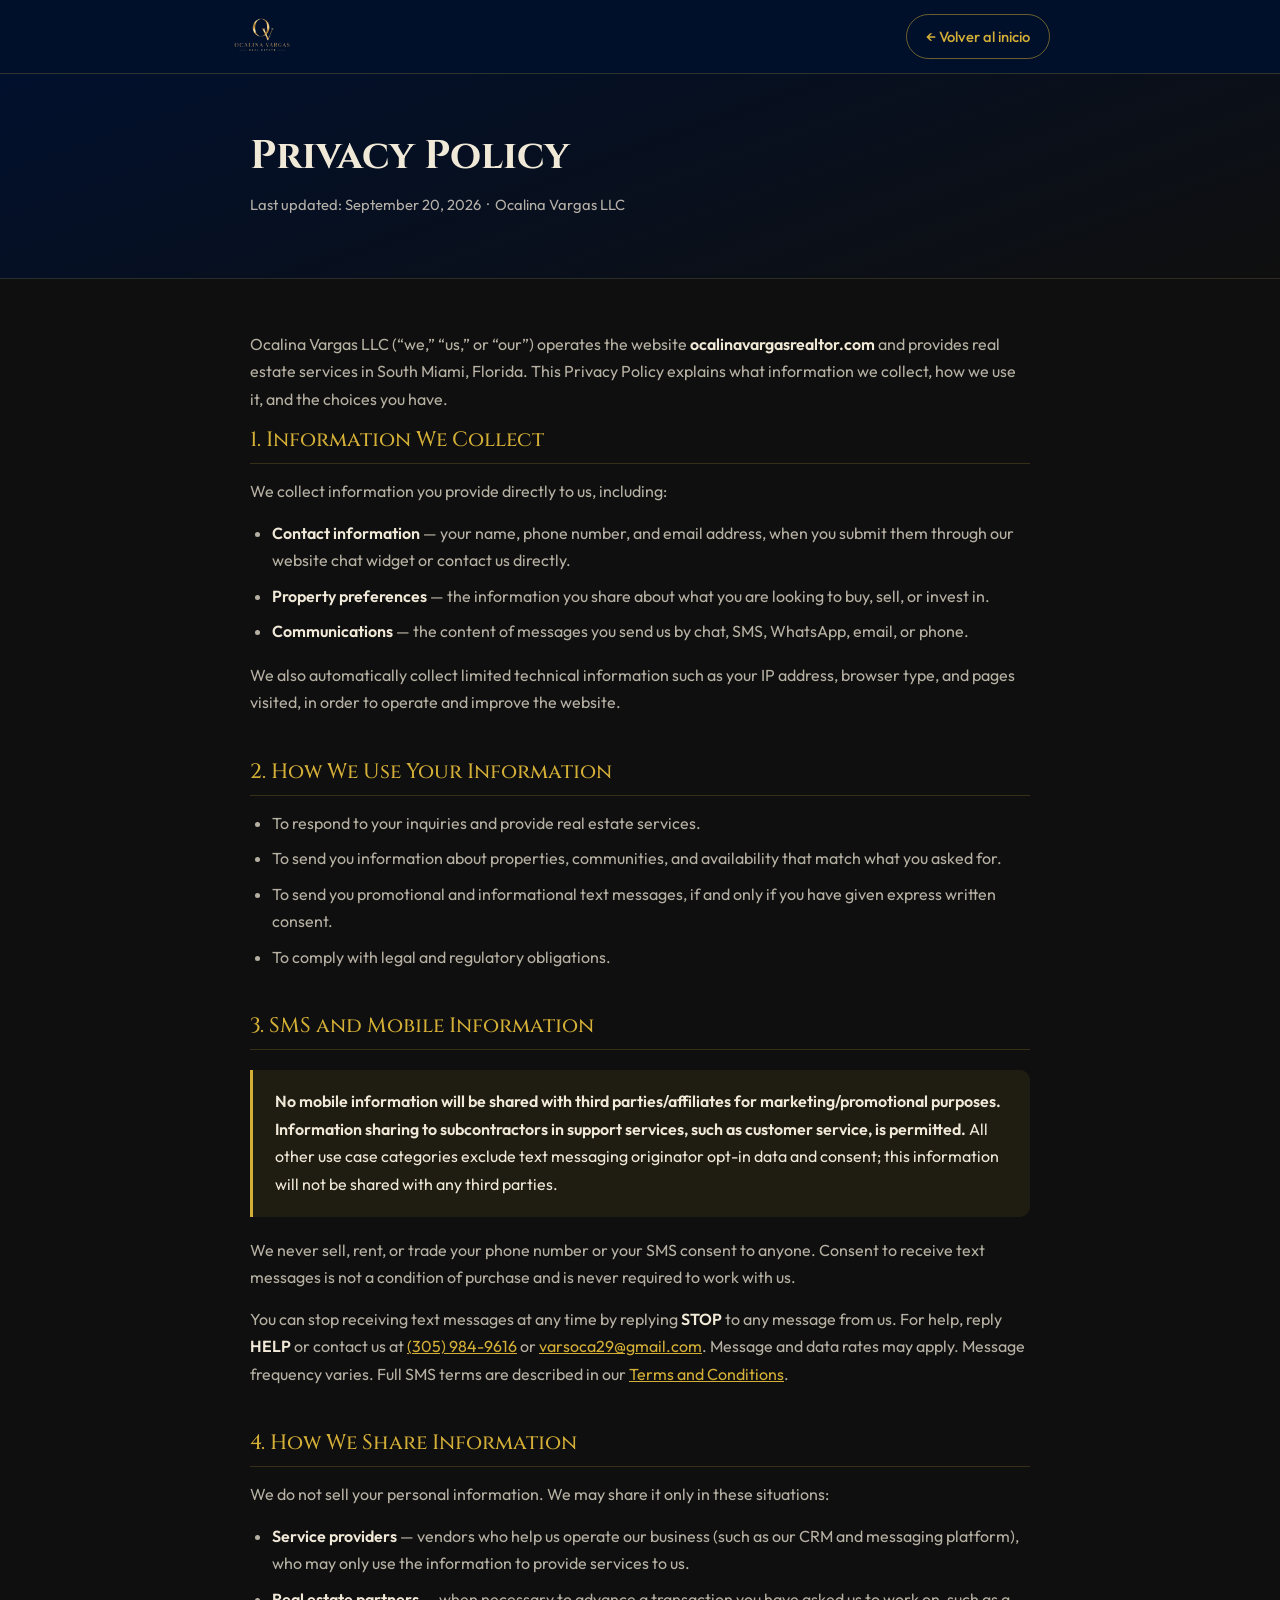
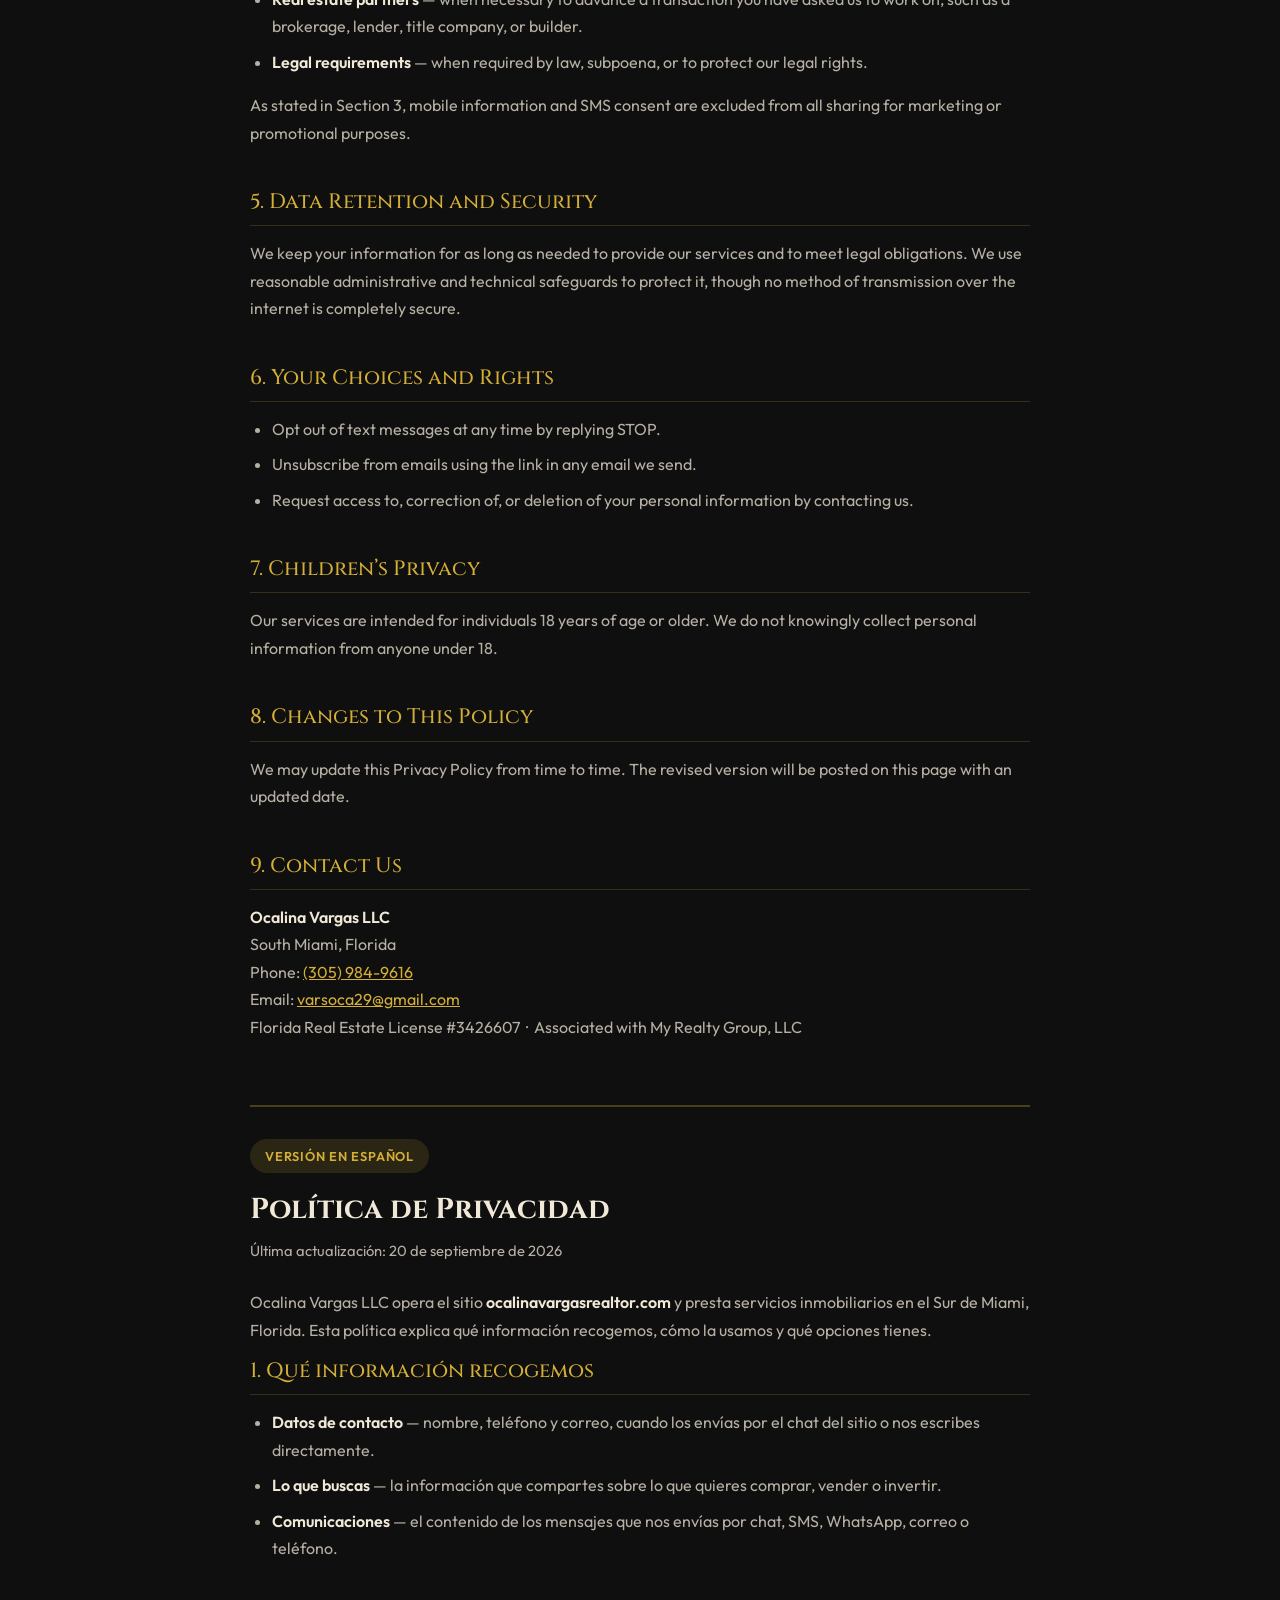
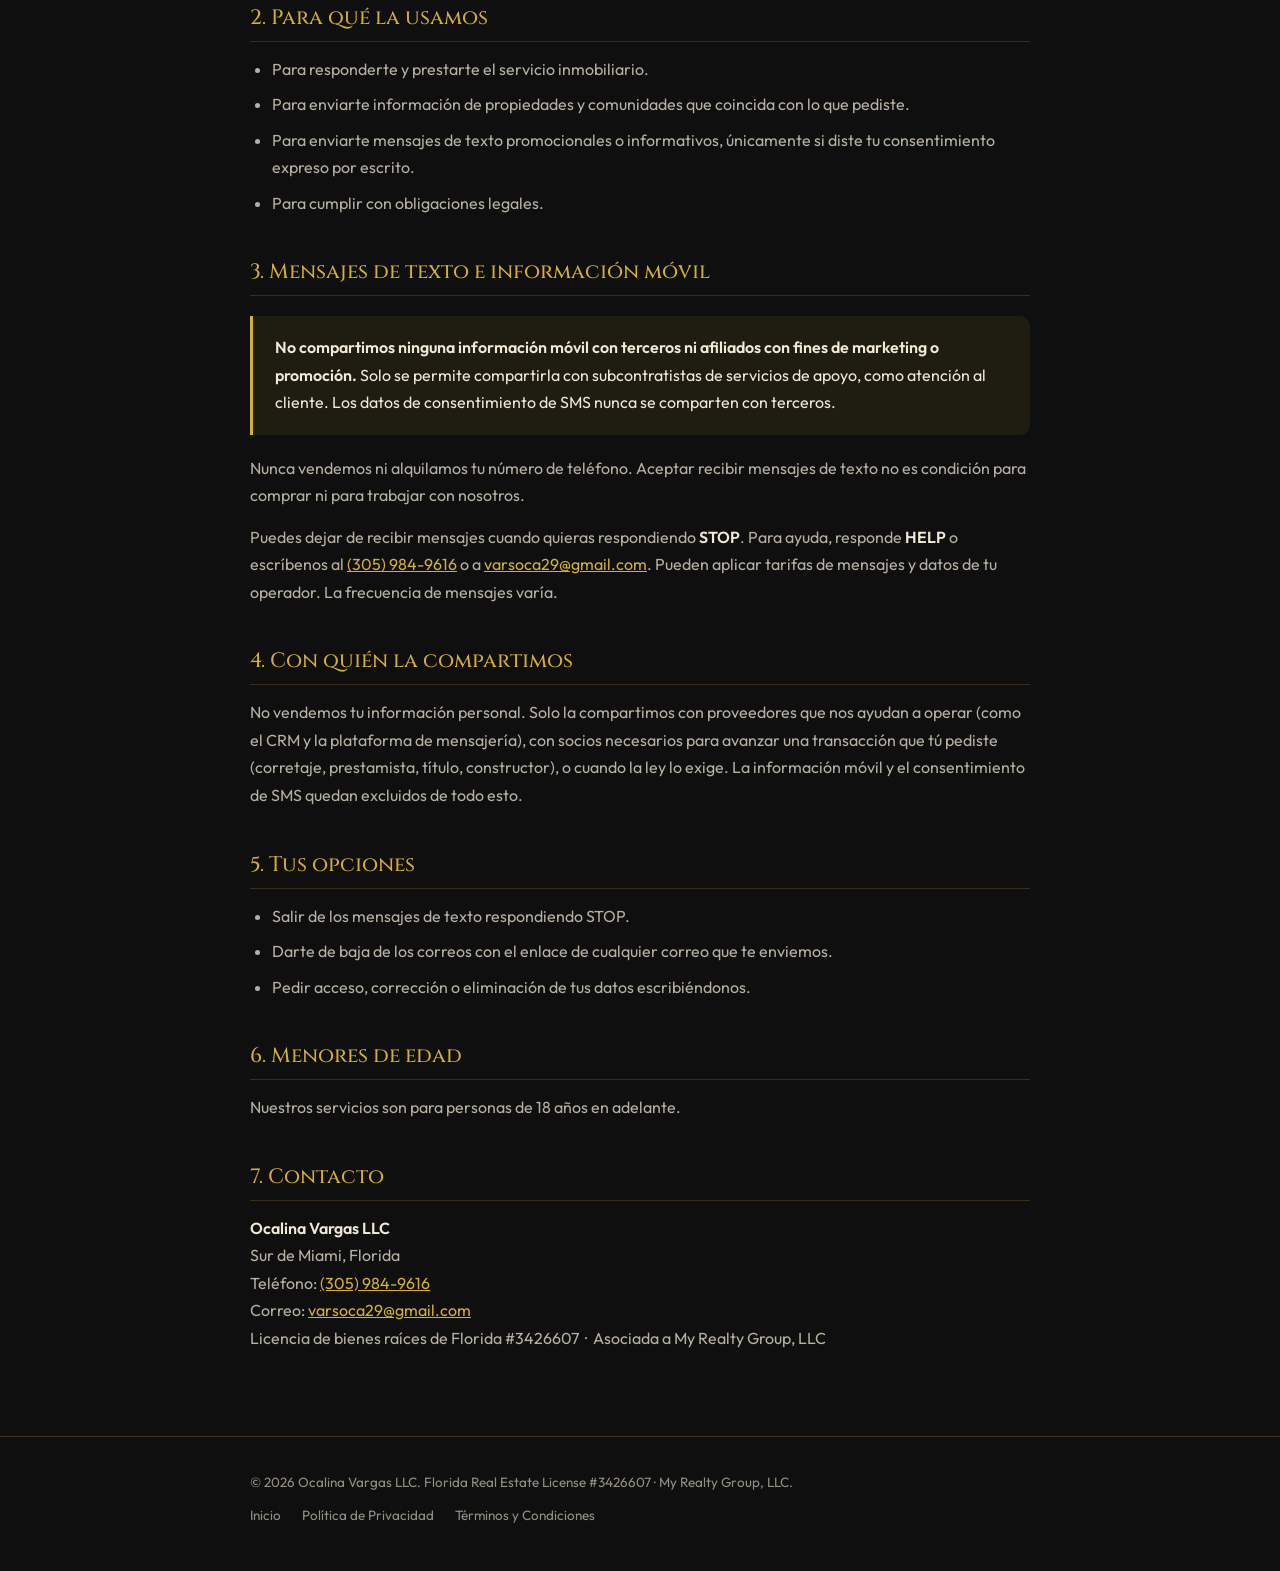
==== privacy.html @ a3ece7a1 "Sitio de Ocalina Vargas Realtor Pagina de una sola vista mas Politica de Privacidad y Terminos, con " ====
<!DOCTYPE html>
<html lang="en">
<head>
<meta charset="UTF-8">
<meta name="viewport" content="width=device-width, initial-scale=1.0">
<title>Privacy Policy | Ocalina Vargas LLC</title>
<meta name="description" content="Privacy Policy for Ocalina Vargas LLC, including SMS and mobile information practices.">
<link rel="icon" href="assets/logo.png">
<link rel="preconnect" href="https://fonts.googleapis.com">
<link rel="preconnect" href="https://fonts.gstatic.com" crossorigin>
<link href="https://fonts.googleapis.com/css2?family=Cinzel:wght@500;700&family=Outfit:wght@300;400;500;600&display=swap" rel="stylesheet">
<link rel="stylesheet" href="legal.css">
</head>
<body>

<header>
  <div class="wrap nav">
    <a href="index.html"><img src="assets/logo.png" alt="Ocalina Vargas, Realtor"></a>
    <a class="volver" href="index.html">&larr; Volver al inicio</a>
  </div>
</header>

<div class="hero-legal">
  <div class="wrap">
    <h1>Privacy Policy</h1>
    <p class="fecha">Last updated: September 20, 2026 &nbsp;·&nbsp; Ocalina Vargas LLC</p>
  </div>
</div>

<main>
  <div class="wrap">

    <p>
      Ocalina Vargas LLC (&ldquo;we,&rdquo; &ldquo;us,&rdquo; or &ldquo;our&rdquo;) operates the website
      <strong>ocalinavargasrealtor.com</strong> and provides real estate services in South Miami,
      Florida. This Privacy Policy explains what information we collect, how we use it, and the
      choices you have.
    </p>

    <h2>1. Information We Collect</h2>
    <p>We collect information you provide directly to us, including:</p>
    <ul>
      <li><strong>Contact information</strong> — your name, phone number, and email address, when you submit them through our website chat widget or contact us directly.</li>
      <li><strong>Property preferences</strong> — the information you share about what you are looking to buy, sell, or invest in.</li>
      <li><strong>Communications</strong> — the content of messages you send us by chat, SMS, WhatsApp, email, or phone.</li>
    </ul>
    <p>
      We also automatically collect limited technical information such as your IP address, browser
      type, and pages visited, in order to operate and improve the website.
    </p>

    <h2>2. How We Use Your Information</h2>
    <ul>
      <li>To respond to your inquiries and provide real estate services.</li>
      <li>To send you information about properties, communities, and availability that match what you asked for.</li>
      <li>To send you promotional and informational text messages, if and only if you have given express written consent.</li>
      <li>To comply with legal and regulatory obligations.</li>
    </ul>

    <h2>3. SMS and Mobile Information</h2>
    <div class="clave">
      <p>
        <strong>No mobile information will be shared with third parties/affiliates for
        marketing/promotional purposes. Information sharing to subcontractors in support services,
        such as customer service, is permitted.</strong> All other use case categories exclude text
        messaging originator opt-in data and consent; this information will not be shared with any
        third parties.
      </p>
    </div>
    <p>
      We never sell, rent, or trade your phone number or your SMS consent to anyone. Consent to
      receive text messages is not a condition of purchase and is never required to work with us.
    </p>
    <p>
      You can stop receiving text messages at any time by replying <strong>STOP</strong> to any
      message from us. For help, reply <strong>HELP</strong> or contact us at
      <a href="tel:+13059849616">(305) 984-9616</a> or
      <a href="mailto:varsoca29@gmail.com">varsoca29@gmail.com</a>. Message and data rates may
      apply. Message frequency varies. Full SMS terms are described in our
      <a href="terms.html">Terms and Conditions</a>.
    </p>

    <h2>4. How We Share Information</h2>
    <p>We do not sell your personal information. We may share it only in these situations:</p>
    <ul>
      <li><strong>Service providers</strong> — vendors who help us operate our business (such as our CRM and messaging platform), who may only use the information to provide services to us.</li>
      <li><strong>Real estate partners</strong> — when necessary to advance a transaction you have asked us to work on, such as a brokerage, lender, title company, or builder.</li>
      <li><strong>Legal requirements</strong> — when required by law, subpoena, or to protect our legal rights.</li>
    </ul>
    <p>
      As stated in Section 3, mobile information and SMS consent are excluded from all sharing for
      marketing or promotional purposes.
    </p>

    <h2>5. Data Retention and Security</h2>
    <p>
      We keep your information for as long as needed to provide our services and to meet legal
      obligations. We use reasonable administrative and technical safeguards to protect it, though
      no method of transmission over the internet is completely secure.
    </p>

    <h2>6. Your Choices and Rights</h2>
    <ul>
      <li>Opt out of text messages at any time by replying STOP.</li>
      <li>Unsubscribe from emails using the link in any email we send.</li>
      <li>Request access to, correction of, or deletion of your personal information by contacting us.</li>
    </ul>

    <h2>7. Children&rsquo;s Privacy</h2>
    <p>
      Our services are intended for individuals 18 years of age or older. We do not knowingly
      collect personal information from anyone under 18.
    </p>

    <h2>8. Changes to This Policy</h2>
    <p>
      We may update this Privacy Policy from time to time. The revised version will be posted on
      this page with an updated date.
    </p>

    <h2>9. Contact Us</h2>
    <p>
      <strong>Ocalina Vargas LLC</strong><br>
      South Miami, Florida<br>
      Phone: <a href="tel:+13059849616">(305) 984-9616</a><br>
      Email: <a href="mailto:varsoca29@gmail.com">varsoca29@gmail.com</a><br>
      Florida Real Estate License #3426607 &nbsp;·&nbsp; Associated with My Realty Group, LLC
    </p>

    <!-- ================= VERSIÓN EN ESPAÑOL ================= -->
    <div class="idioma">
      <span class="idioma-tag">Versión en español</span>
      <h1 style="font-size:1.8rem;margin-bottom:10px">Política de Privacidad</h1>
      <p class="fecha" style="margin-bottom:26px">Última actualización: 20 de septiembre de 2026</p>

      <p>
        Ocalina Vargas LLC opera el sitio <strong>ocalinavargasrealtor.com</strong> y presta
        servicios inmobiliarios en el Sur de Miami, Florida. Esta política explica qué información
        recogemos, cómo la usamos y qué opciones tienes.
      </p>

      <h2>1. Qué información recogemos</h2>
      <ul>
        <li><strong>Datos de contacto</strong> — nombre, teléfono y correo, cuando los envías por el chat del sitio o nos escribes directamente.</li>
        <li><strong>Lo que buscas</strong> — la información que compartes sobre lo que quieres comprar, vender o invertir.</li>
        <li><strong>Comunicaciones</strong> — el contenido de los mensajes que nos envías por chat, SMS, WhatsApp, correo o teléfono.</li>
      </ul>

      <h2>2. Para qué la usamos</h2>
      <ul>
        <li>Para responderte y prestarte el servicio inmobiliario.</li>
        <li>Para enviarte información de propiedades y comunidades que coincida con lo que pediste.</li>
        <li>Para enviarte mensajes de texto promocionales o informativos, únicamente si diste tu consentimiento expreso por escrito.</li>
        <li>Para cumplir con obligaciones legales.</li>
      </ul>

      <h2>3. Mensajes de texto e información móvil</h2>
      <div class="clave">
        <p>
          <strong>No compartimos ninguna información móvil con terceros ni afiliados con fines de
          marketing o promoción.</strong> Solo se permite compartirla con subcontratistas de
          servicios de apoyo, como atención al cliente. Los datos de consentimiento de SMS nunca se
          comparten con terceros.
        </p>
      </div>
      <p>
        Nunca vendemos ni alquilamos tu número de teléfono. Aceptar recibir mensajes de texto no es
        condición para comprar ni para trabajar con nosotros.
      </p>
      <p>
        Puedes dejar de recibir mensajes cuando quieras respondiendo <strong>STOP</strong>. Para
        ayuda, responde <strong>HELP</strong> o escríbenos al
        <a href="tel:+13059849616">(305) 984-9616</a> o a
        <a href="mailto:varsoca29@gmail.com">varsoca29@gmail.com</a>. Pueden aplicar tarifas de
        mensajes y datos de tu operador. La frecuencia de mensajes varía.
      </p>

      <h2>4. Con quién la compartimos</h2>
      <p>
        No vendemos tu información personal. Solo la compartimos con proveedores que nos ayudan a
        operar (como el CRM y la plataforma de mensajería), con socios necesarios para avanzar una
        transacción que tú pediste (corretaje, prestamista, título, constructor), o cuando la ley lo
        exige. La información móvil y el consentimiento de SMS quedan excluidos de todo esto.
      </p>

      <h2>5. Tus opciones</h2>
      <ul>
        <li>Salir de los mensajes de texto respondiendo STOP.</li>
        <li>Darte de baja de los correos con el enlace de cualquier correo que te enviemos.</li>
        <li>Pedir acceso, corrección o eliminación de tus datos escribiéndonos.</li>
      </ul>

      <h2>6. Menores de edad</h2>
      <p>Nuestros servicios son para personas de 18 años en adelante.</p>

      <h2>7. Contacto</h2>
      <p>
        <strong>Ocalina Vargas LLC</strong><br>
        Sur de Miami, Florida<br>
        Teléfono: <a href="tel:+13059849616">(305) 984-9616</a><br>
        Correo: <a href="mailto:varsoca29@gmail.com">varsoca29@gmail.com</a><br>
        Licencia de bienes raíces de Florida #3426607 &nbsp;·&nbsp; Asociada a My Realty Group, LLC
      </p>
    </div>

  </div>
</main>

<footer>
  <div class="wrap">
    <p>&copy; 2026 Ocalina Vargas LLC. Florida Real Estate License #3426607 · My Realty Group, LLC.</p>
    <p>
      <a href="index.html">Inicio</a>
      <a href="privacy.html">Política de Privacidad</a>
      <a href="terms.html">Términos y Condiciones</a>
    </p>
  </div>
</footer>

</body>
</html>
---- legal.css ----
/* Estilos compartidos de las páginas legales — Ocalina Vargas LLC */
:root{
  --marino:#01102D; --negro:#0F0F0F; --dorado:#D4AF37; --crema:#F1E9D8;
  --crema-dim:rgba(241,233,216,.74);
}
*{box-sizing:border-box;margin:0;padding:0}
body{
  font-family:"Outfit",system-ui,sans-serif;
  background:var(--negro);color:var(--crema);line-height:1.72;
  -webkit-font-smoothing:antialiased;
}
.wrap{width:100%;max-width:820px;margin:0 auto;padding:0 20px}

header{
  background:rgba(1,16,45,.94);border-bottom:1px solid rgba(212,175,55,.22);
  position:sticky;top:0;z-index:50
}
.nav{display:flex;align-items:center;justify-content:space-between;gap:16px;padding:14px 0}
.nav img{height:42px;width:auto;display:block}
.volver{
  color:var(--dorado);text-decoration:none;font-size:.92rem;font-weight:500;
  border:1px solid rgba(212,175,55,.5);padding:9px 19px;border-radius:999px;
  transition:background .2s
}
.volver:hover{background:rgba(212,175,55,.1)}

.hero-legal{
  background:linear-gradient(160deg,var(--marino),var(--negro));
  padding:58px 0 46px;border-bottom:1px solid rgba(212,175,55,.18)
}
h1{
  font-family:"Cinzel",serif;font-weight:700;
  font-size:clamp(1.7rem,3.6vw,2.5rem);line-height:1.2;margin-bottom:12px
}
.fecha{color:var(--crema-dim);font-size:.92rem}

main{padding:52px 0 70px}
h2{
  font-family:"Cinzel",serif;font-weight:500;font-size:1.3rem;color:var(--dorado);
  margin:42px 0 14px;line-height:1.3;padding-bottom:9px;
  border-bottom:1px solid rgba(212,175,55,.2)
}
h2:first-of-type{margin-top:0}
h3{font-size:1.04rem;font-weight:600;margin:24px 0 8px;color:var(--crema)}
p{margin-bottom:14px;color:var(--crema-dim)}
ul{margin:0 0 16px 22px;color:var(--crema-dim)}
li{margin-bottom:8px}
strong{color:var(--crema);font-weight:600}
a{color:var(--dorado)}

.clave{
  background:rgba(212,175,55,.08);border-left:3px solid var(--dorado);
  padding:18px 22px;border-radius:0 10px 10px 0;margin:20px 0
}
.clave p{margin-bottom:0;color:var(--crema)}

.idioma{
  margin-top:64px;padding-top:32px;border-top:2px solid rgba(212,175,55,.3)
}
.idioma-tag{
  display:inline-block;background:rgba(212,175,55,.14);color:var(--dorado);
  padding:6px 15px;border-radius:999px;font-size:.8rem;font-weight:600;
  letter-spacing:.06em;text-transform:uppercase;margin-bottom:20px
}

footer{
  background:var(--negro);border-top:1px solid rgba(212,175,55,.22);
  padding:34px 0;font-size:.85rem
}
footer p{color:var(--crema-dim);font-size:.84rem;opacity:.8;margin-bottom:10px}
footer a{color:var(--crema-dim);margin-right:18px;text-decoration:none}
footer a:hover{color:var(--dorado);text-decoration:underline}

@media(max-width:640px){
  .hero-legal{padding:40px 0 34px}
  main{padding:38px 0 50px}
}
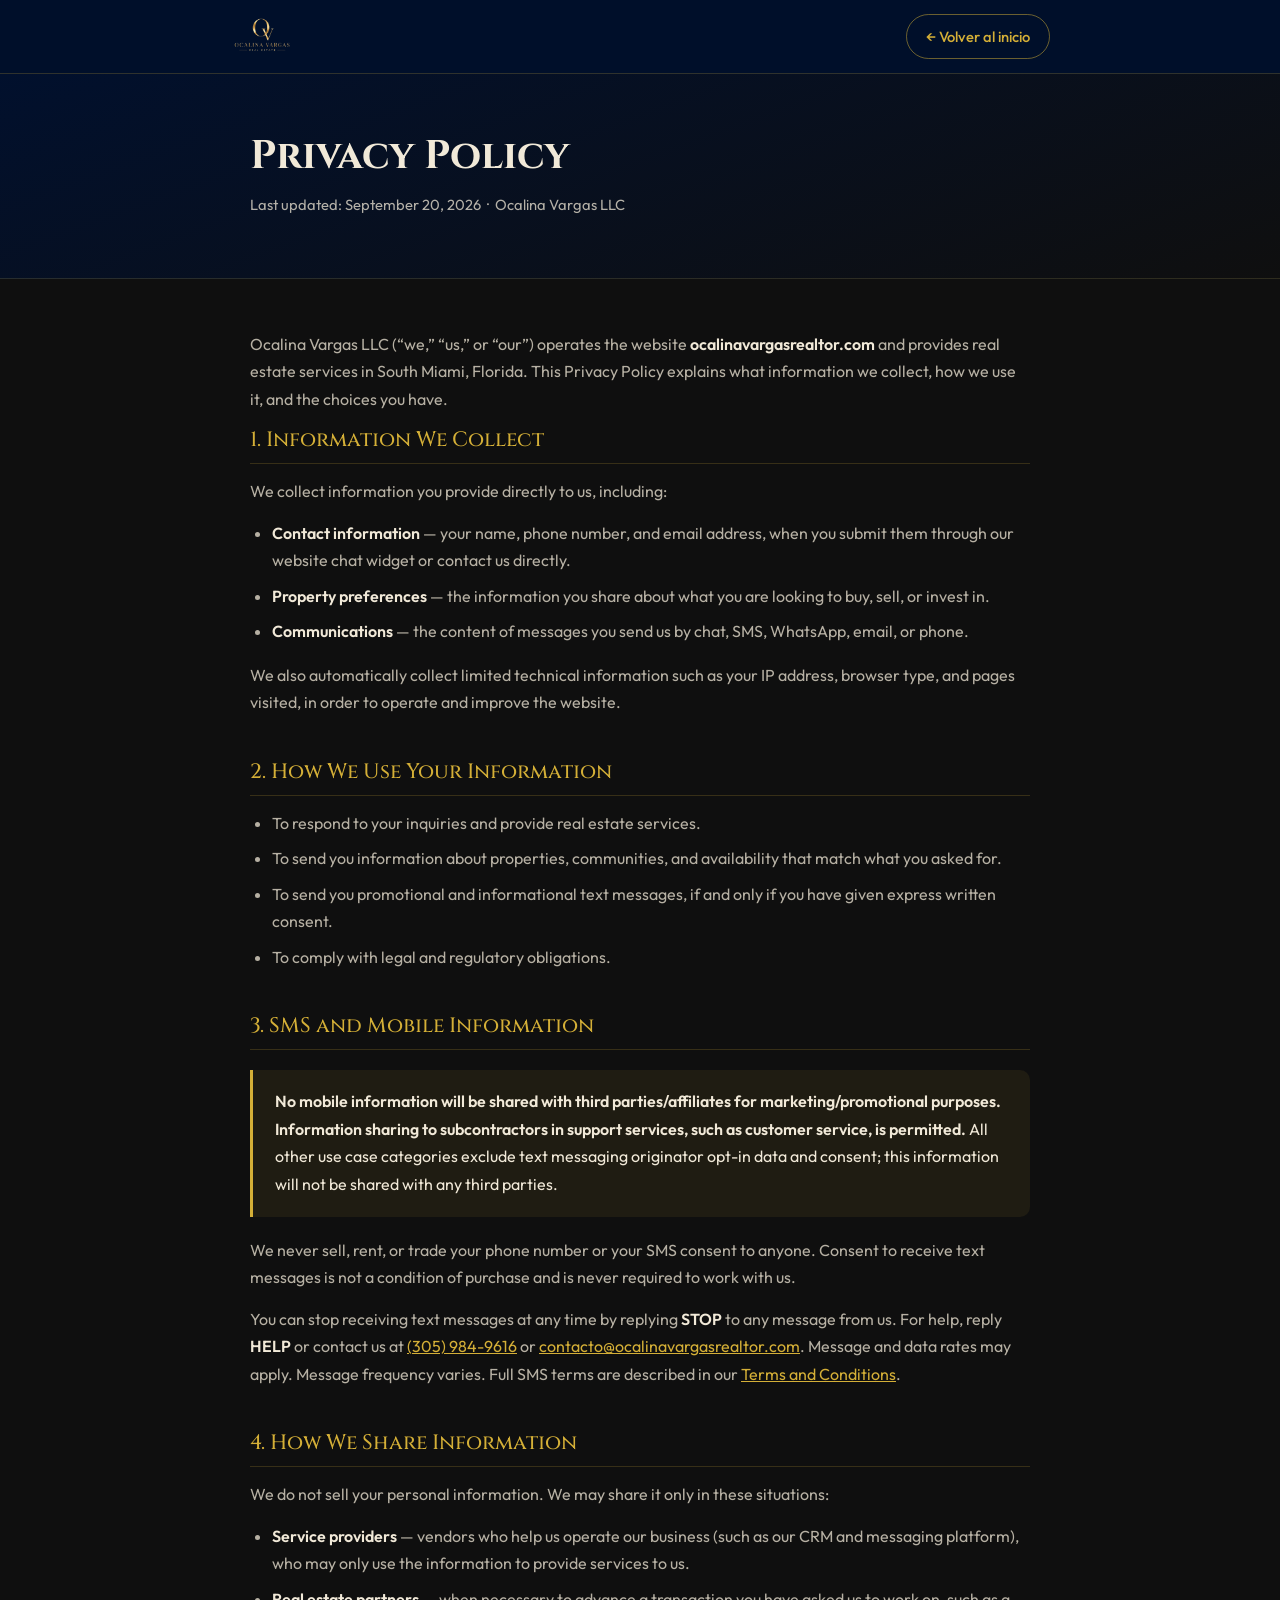
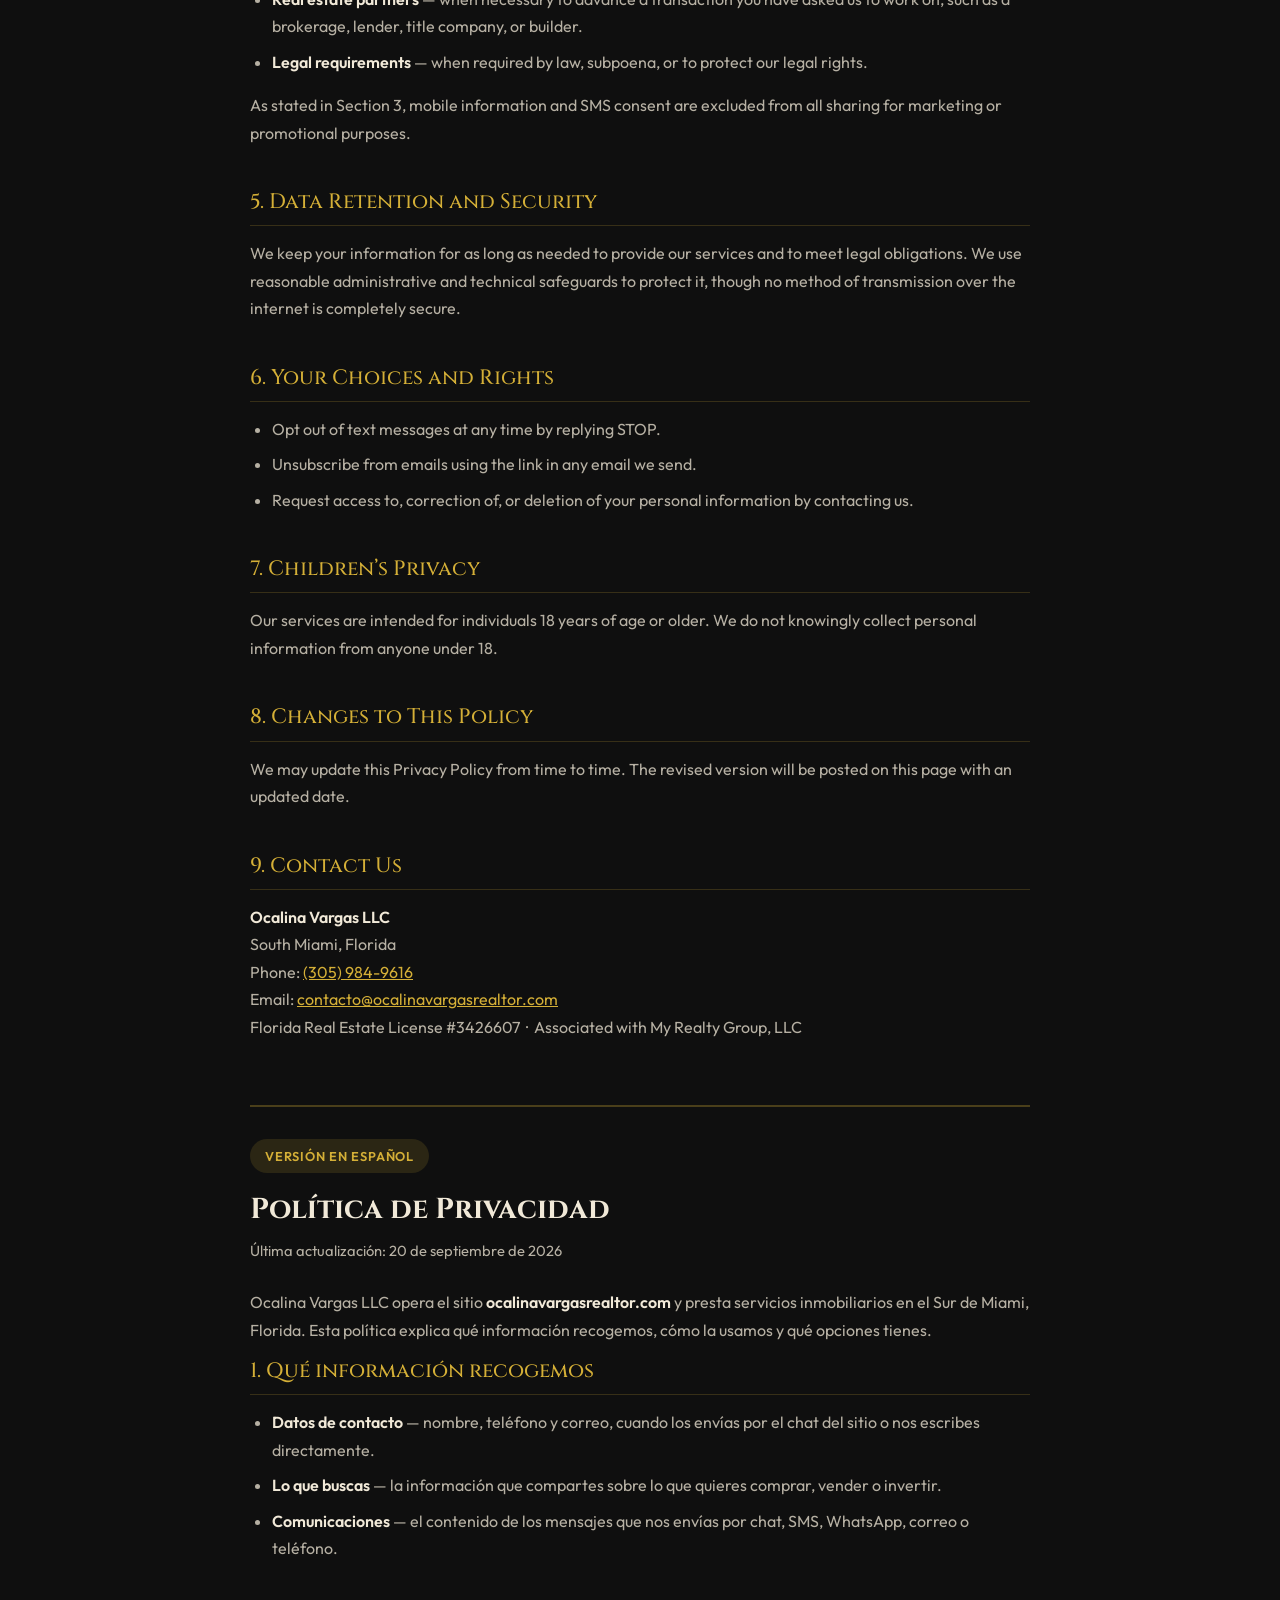
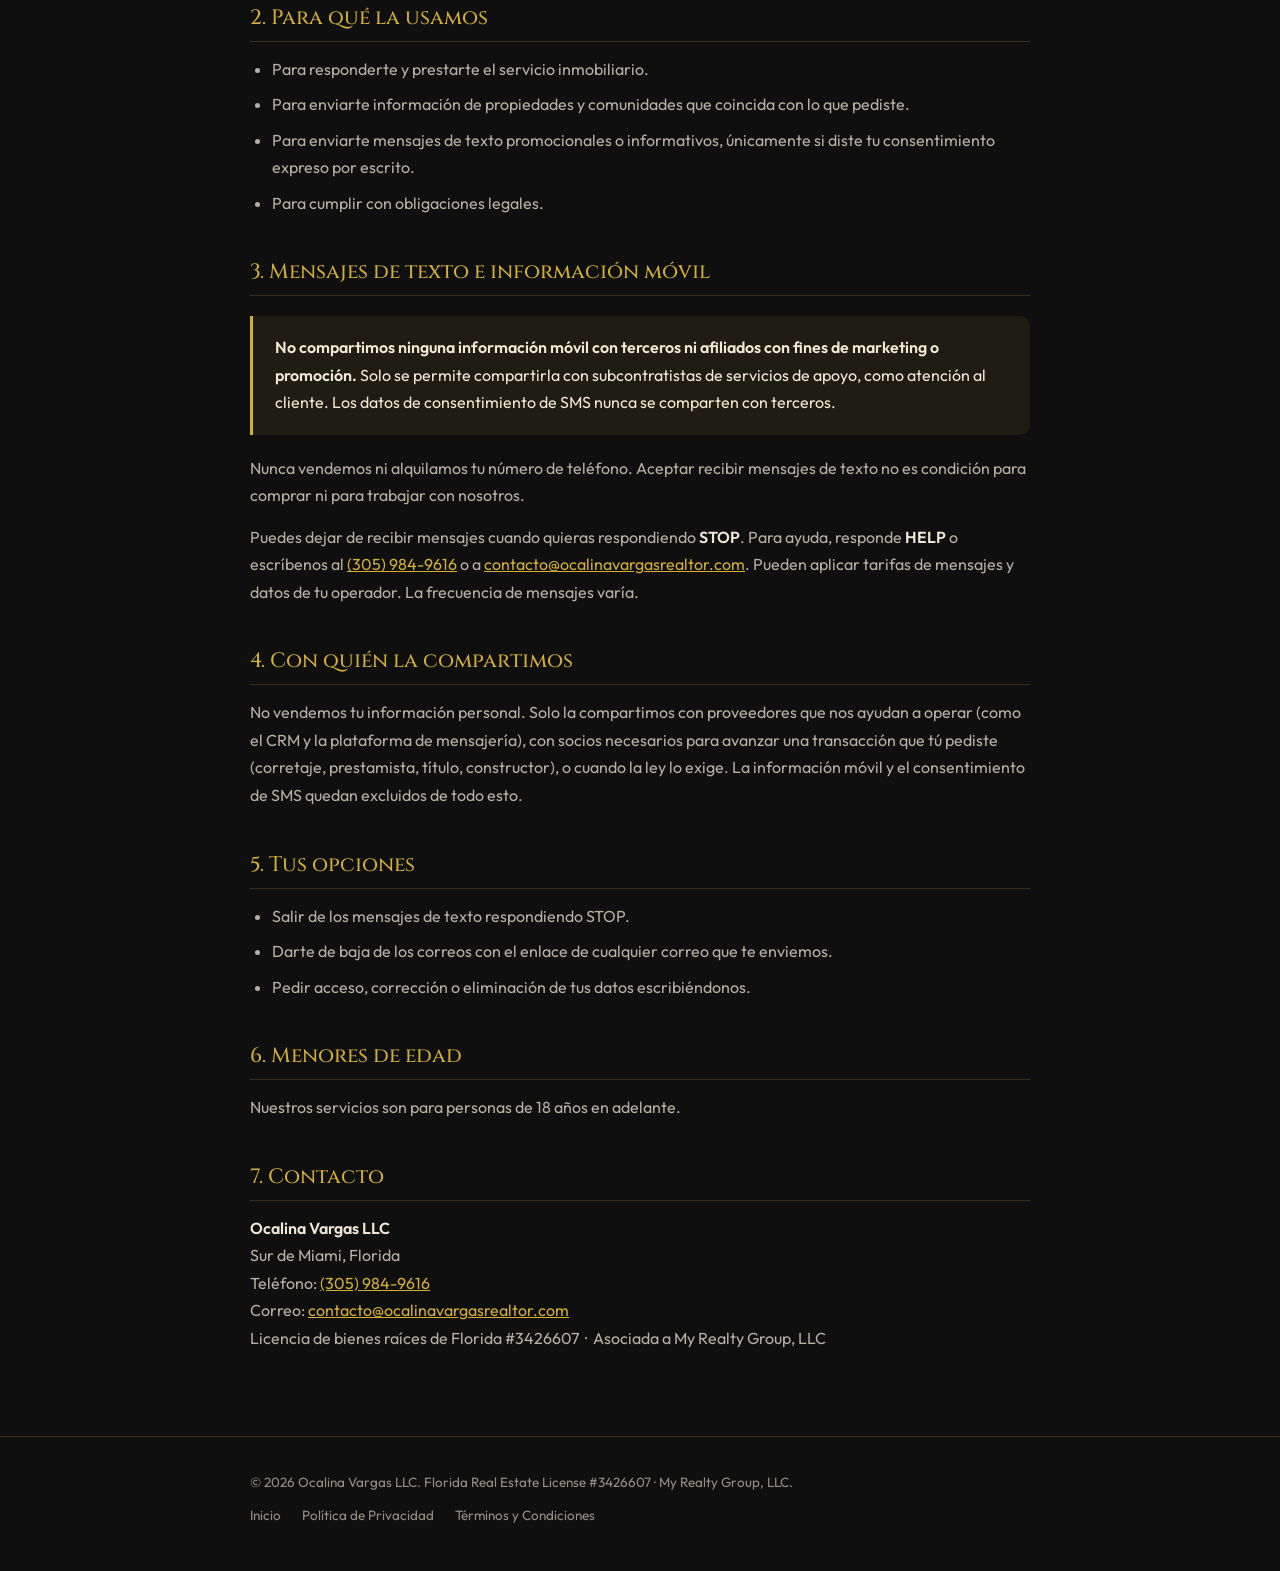
==== commit a8b7c210: "Usar el correo del dominio en vez del Gmail personal contacto@ocalinavargasrealtor.com en lugar de v" ====
--- a/privacy.html
+++ b/privacy.html
@@ -5,6 +5,18 @@
 <meta name="viewport" content="width=device-width, initial-scale=1.0">
 <title>Privacy Policy | Ocalina Vargas LLC</title>
 <meta name="description" content="Privacy Policy for Ocalina Vargas LLC, including SMS and mobile information practices.">
+<meta property="og:type" content="website">
+<meta property="og:site_name" content="Ocalina Vargas Realtor">
+<meta property="og:locale" content="es_ES">
+<meta property="og:url" content="https://ocalinavargasrealtor.com/privacy.html">
+<meta property="og:title" content="Politica de Privacidad | Ocalina Vargas LLC">
+<meta property="og:description" content="Como Ocalina Vargas LLC maneja tu informacion, incluidos los mensajes de texto.">
+<meta property="og:image" content="https://ocalinavargasrealtor.com/assets/og.png">
+<meta property="og:image:width" content="1200">
+<meta property="og:image:height" content="630">
+<meta property="og:image:alt" content="Ocalina Vargas, agente inmobiliaria en el Sur de Miami">
+<meta name="twitter:card" content="summary_large_image">
+<link rel="canonical" href="https://ocalinavargasrealtor.com/privacy.html">
 <link rel="icon" href="assets/logo.png">
 <link rel="preconnect" href="https://fonts.googleapis.com">
 <link rel="preconnect" href="https://fonts.gstatic.com" crossorigin>
@@ -75,7 +87,7 @@
       You can stop receiving text messages at any time by replying <strong>STOP</strong> to any
       message from us. For help, reply <strong>HELP</strong> or contact us at
       <a href="tel:+13059849616">(305) 984-9616</a> or
-      <a href="mailto:varsoca29@gmail.com">varsoca29@gmail.com</a>. Message and data rates may
+      <a href="mailto:contacto@ocalinavargasrealtor.com">contacto@ocalinavargasrealtor.com</a>. Message and data rates may
       apply. Message frequency varies. Full SMS terms are described in our
       <a href="terms.html">Terms and Conditions</a>.
     </p>
@@ -123,7 +135,7 @@
       <strong>Ocalina Vargas LLC</strong><br>
       South Miami, Florida<br>
       Phone: <a href="tel:+13059849616">(305) 984-9616</a><br>
-      Email: <a href="mailto:varsoca29@gmail.com">varsoca29@gmail.com</a><br>
+      Email: <a href="mailto:contacto@ocalinavargasrealtor.com">contacto@ocalinavargasrealtor.com</a><br>
       Florida Real Estate License #3426607 &nbsp;·&nbsp; Associated with My Realty Group, LLC
     </p>
 
@@ -171,7 +183,7 @@
         Puedes dejar de recibir mensajes cuando quieras respondiendo <strong>STOP</strong>. Para
         ayuda, responde <strong>HELP</strong> o escríbenos al
         <a href="tel:+13059849616">(305) 984-9616</a> o a
-        <a href="mailto:varsoca29@gmail.com">varsoca29@gmail.com</a>. Pueden aplicar tarifas de
+        <a href="mailto:contacto@ocalinavargasrealtor.com">contacto@ocalinavargasrealtor.com</a>. Pueden aplicar tarifas de
         mensajes y datos de tu operador. La frecuencia de mensajes varía.
       </p>
 
@@ -198,7 +210,7 @@
         <strong>Ocalina Vargas LLC</strong><br>
         Sur de Miami, Florida<br>
         Teléfono: <a href="tel:+13059849616">(305) 984-9616</a><br>
-        Correo: <a href="mailto:varsoca29@gmail.com">varsoca29@gmail.com</a><br>
+        Correo: <a href="mailto:contacto@ocalinavargasrealtor.com">contacto@ocalinavargasrealtor.com</a><br>
         Licencia de bienes raíces de Florida #3426607 &nbsp;·&nbsp; Asociada a My Realty Group, LLC
       </p>
     </div>
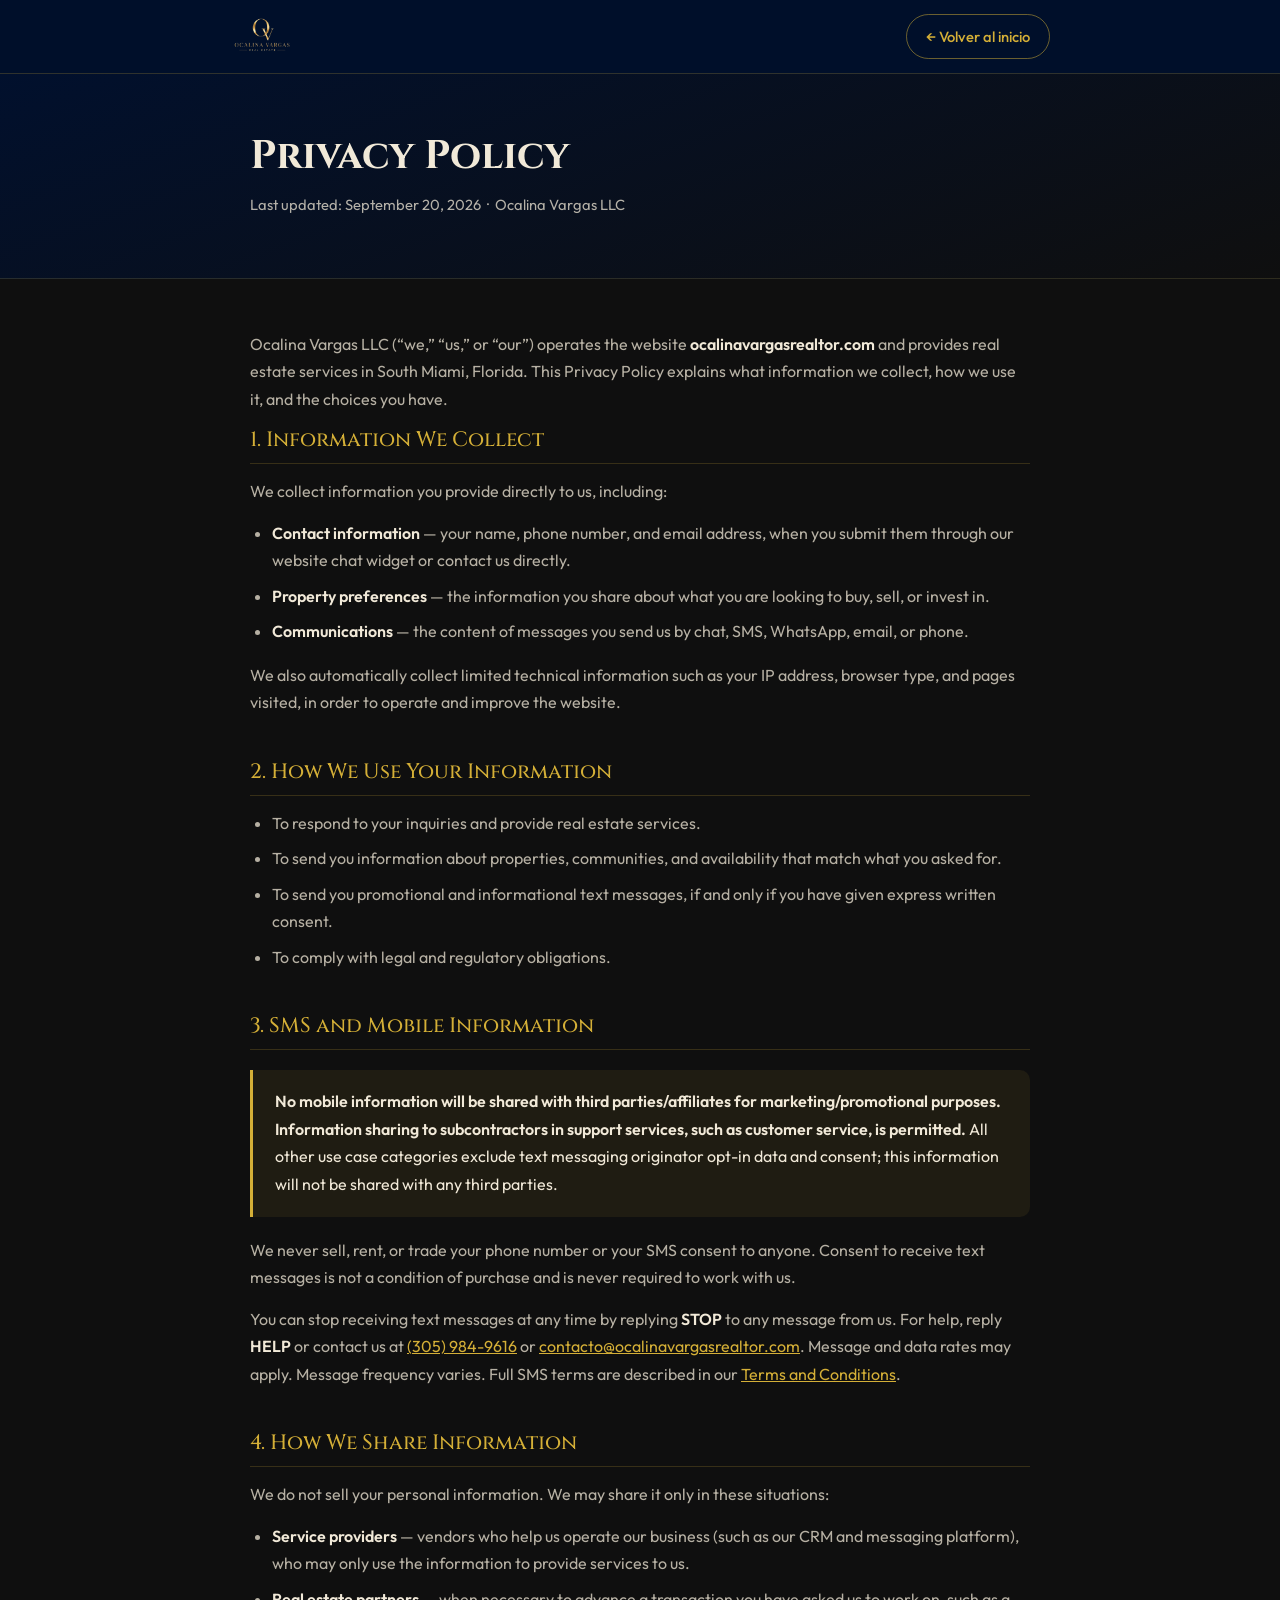
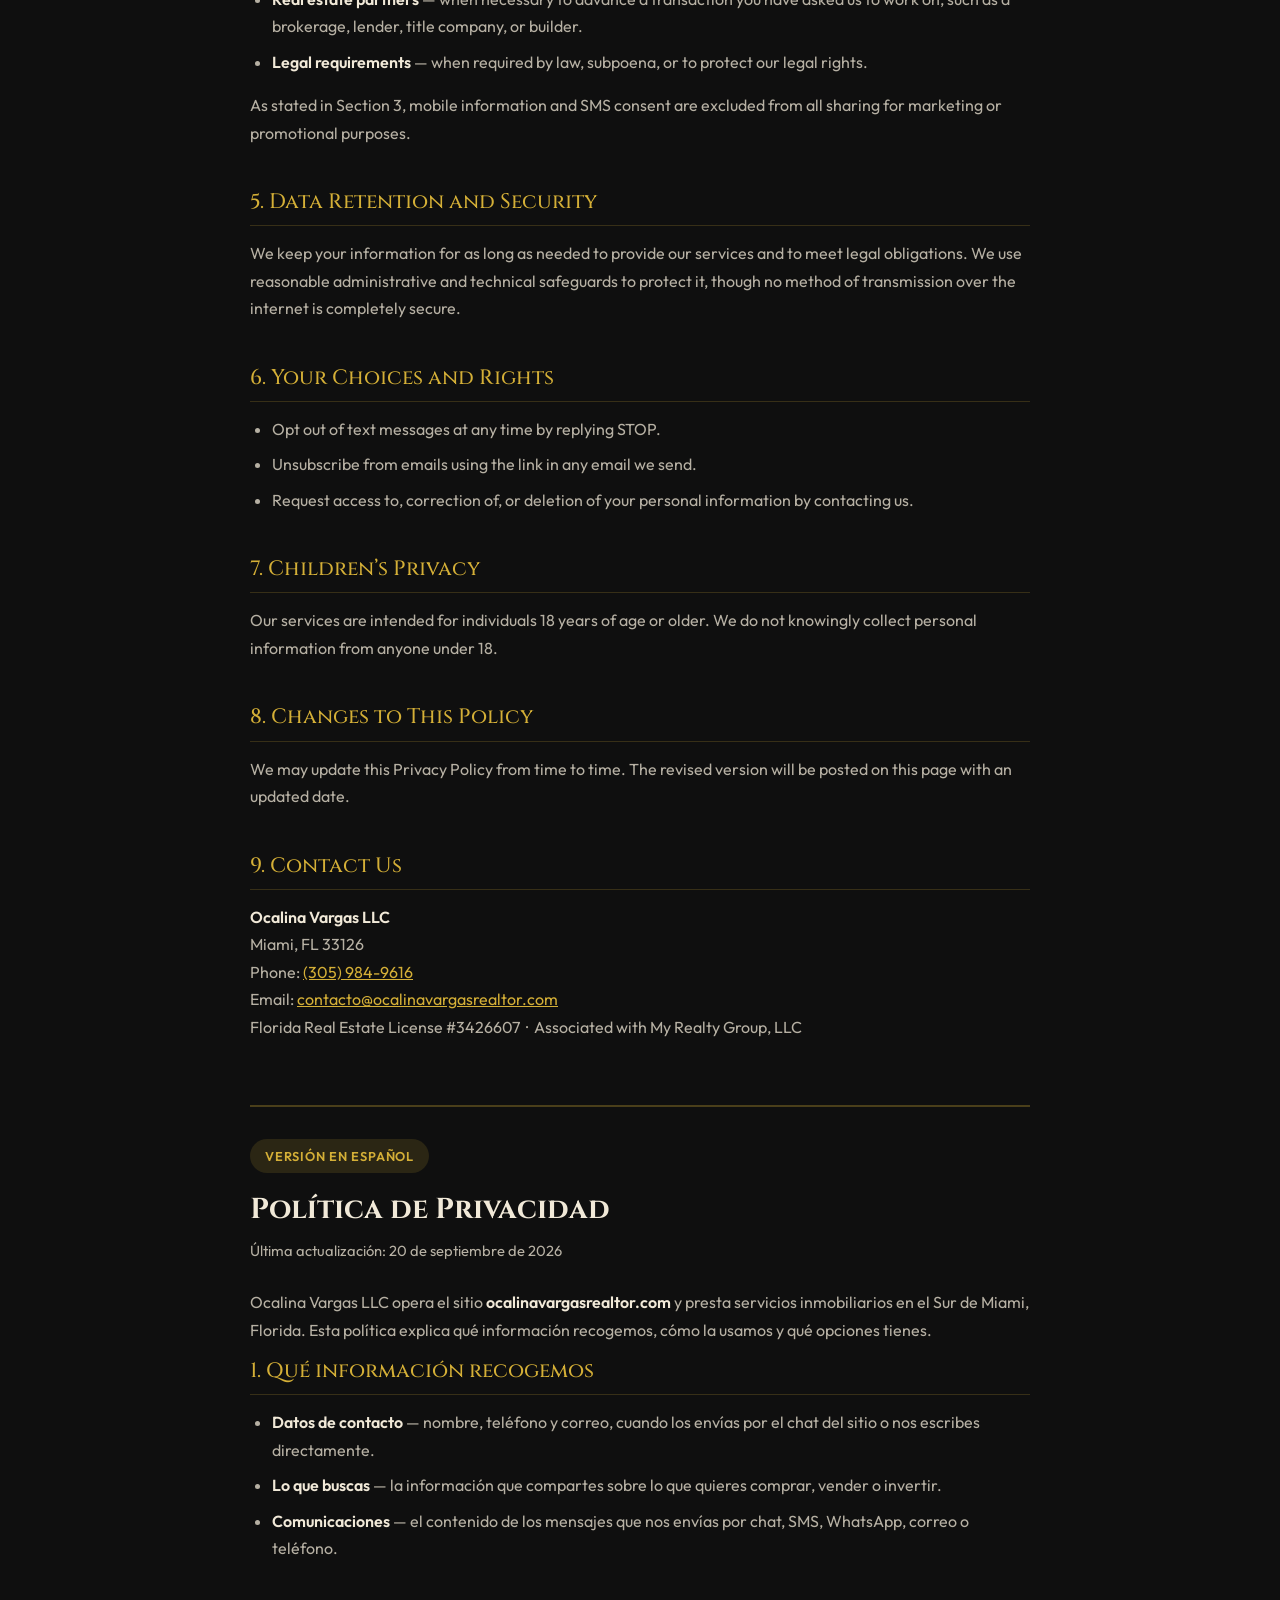
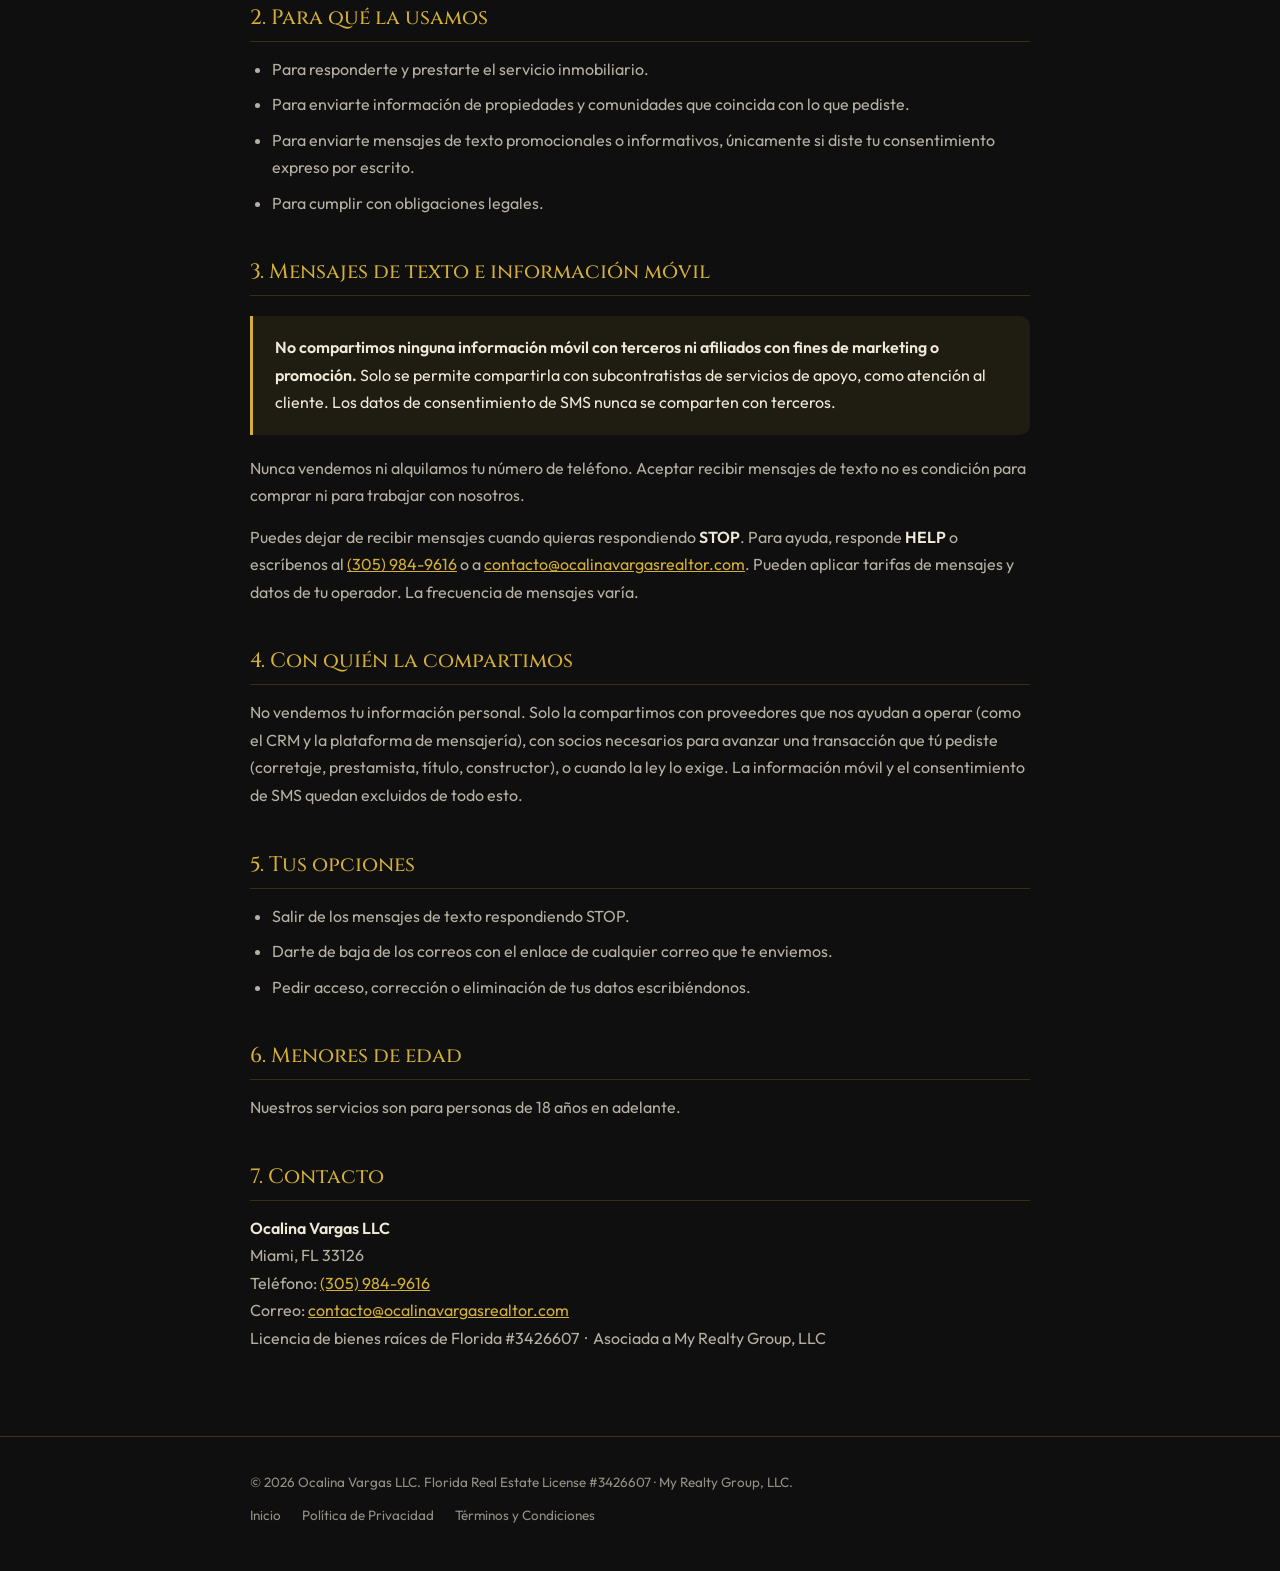
==== commit 49414d85: "Poner ciudad y codigo postal en vez de la direccion de casa El Brand del A2P tiene 4719 NW 7 ST APT " ====
--- a/privacy.html
+++ b/privacy.html
@@ -133,7 +133,7 @@
     <h2>9. Contact Us</h2>
     <p>
       <strong>Ocalina Vargas LLC</strong><br>
-      South Miami, Florida<br>
+      Miami, FL 33126<br>
       Phone: <a href="tel:+13059849616">(305) 984-9616</a><br>
       Email: <a href="mailto:contacto@ocalinavargasrealtor.com">contacto@ocalinavargasrealtor.com</a><br>
       Florida Real Estate License #3426607 &nbsp;·&nbsp; Associated with My Realty Group, LLC
@@ -208,7 +208,7 @@
       <h2>7. Contacto</h2>
       <p>
         <strong>Ocalina Vargas LLC</strong><br>
-        Sur de Miami, Florida<br>
+        Miami, FL 33126<br>
         Teléfono: <a href="tel:+13059849616">(305) 984-9616</a><br>
         Correo: <a href="mailto:contacto@ocalinavargasrealtor.com">contacto@ocalinavargasrealtor.com</a><br>
         Licencia de bienes raíces de Florida #3426607 &nbsp;·&nbsp; Asociada a My Realty Group, LLC
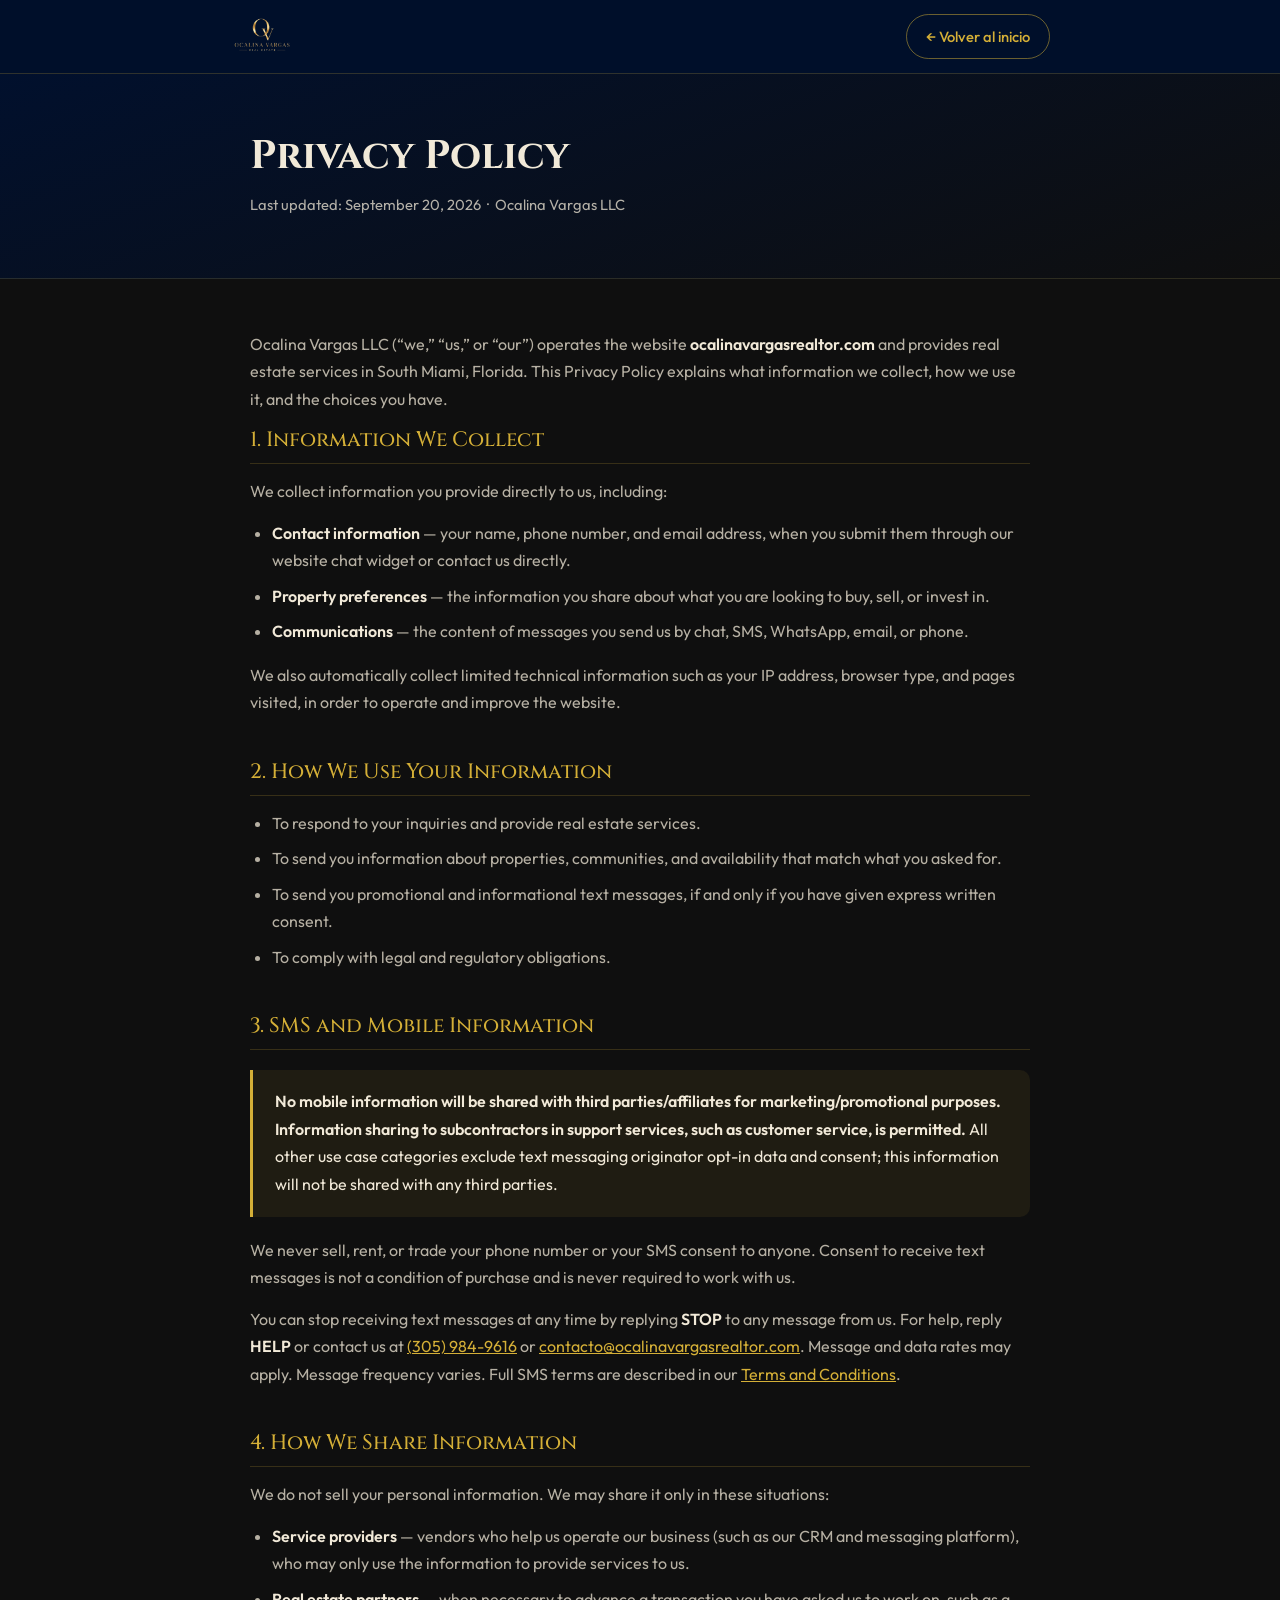
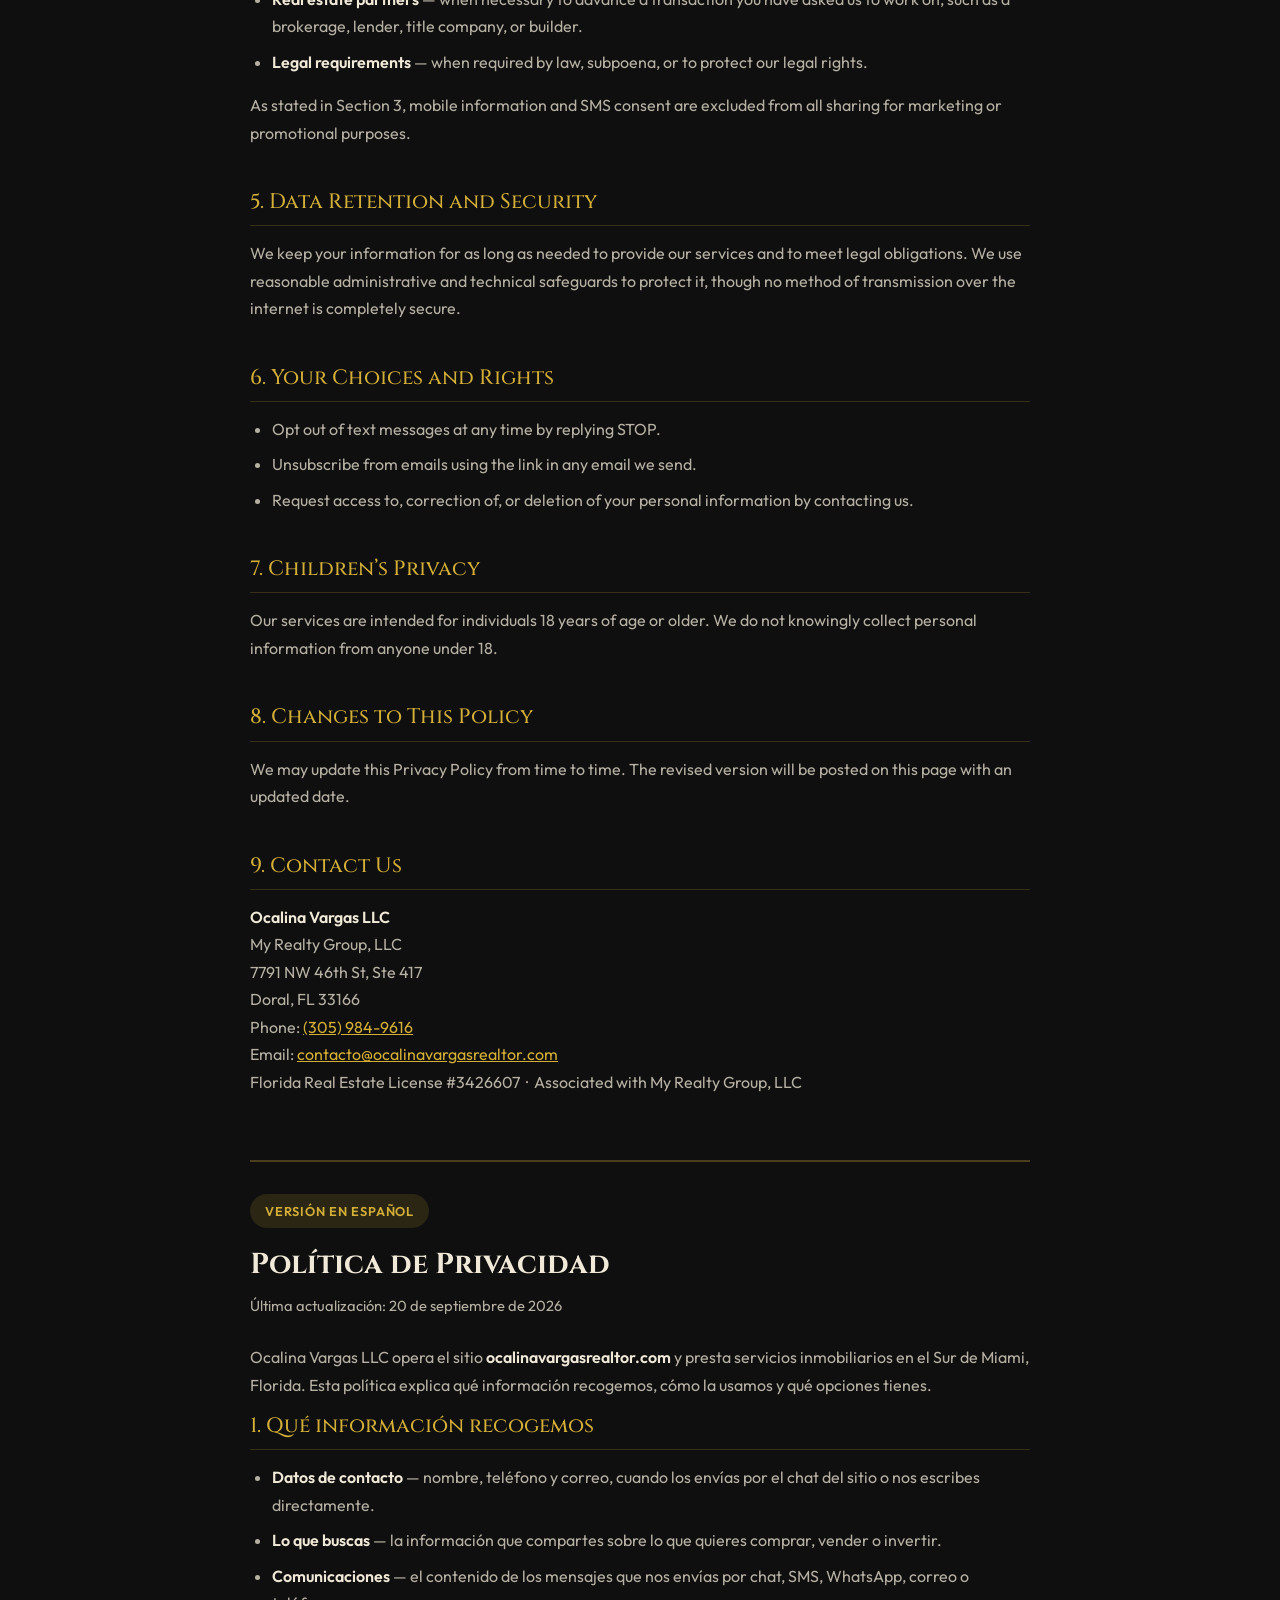
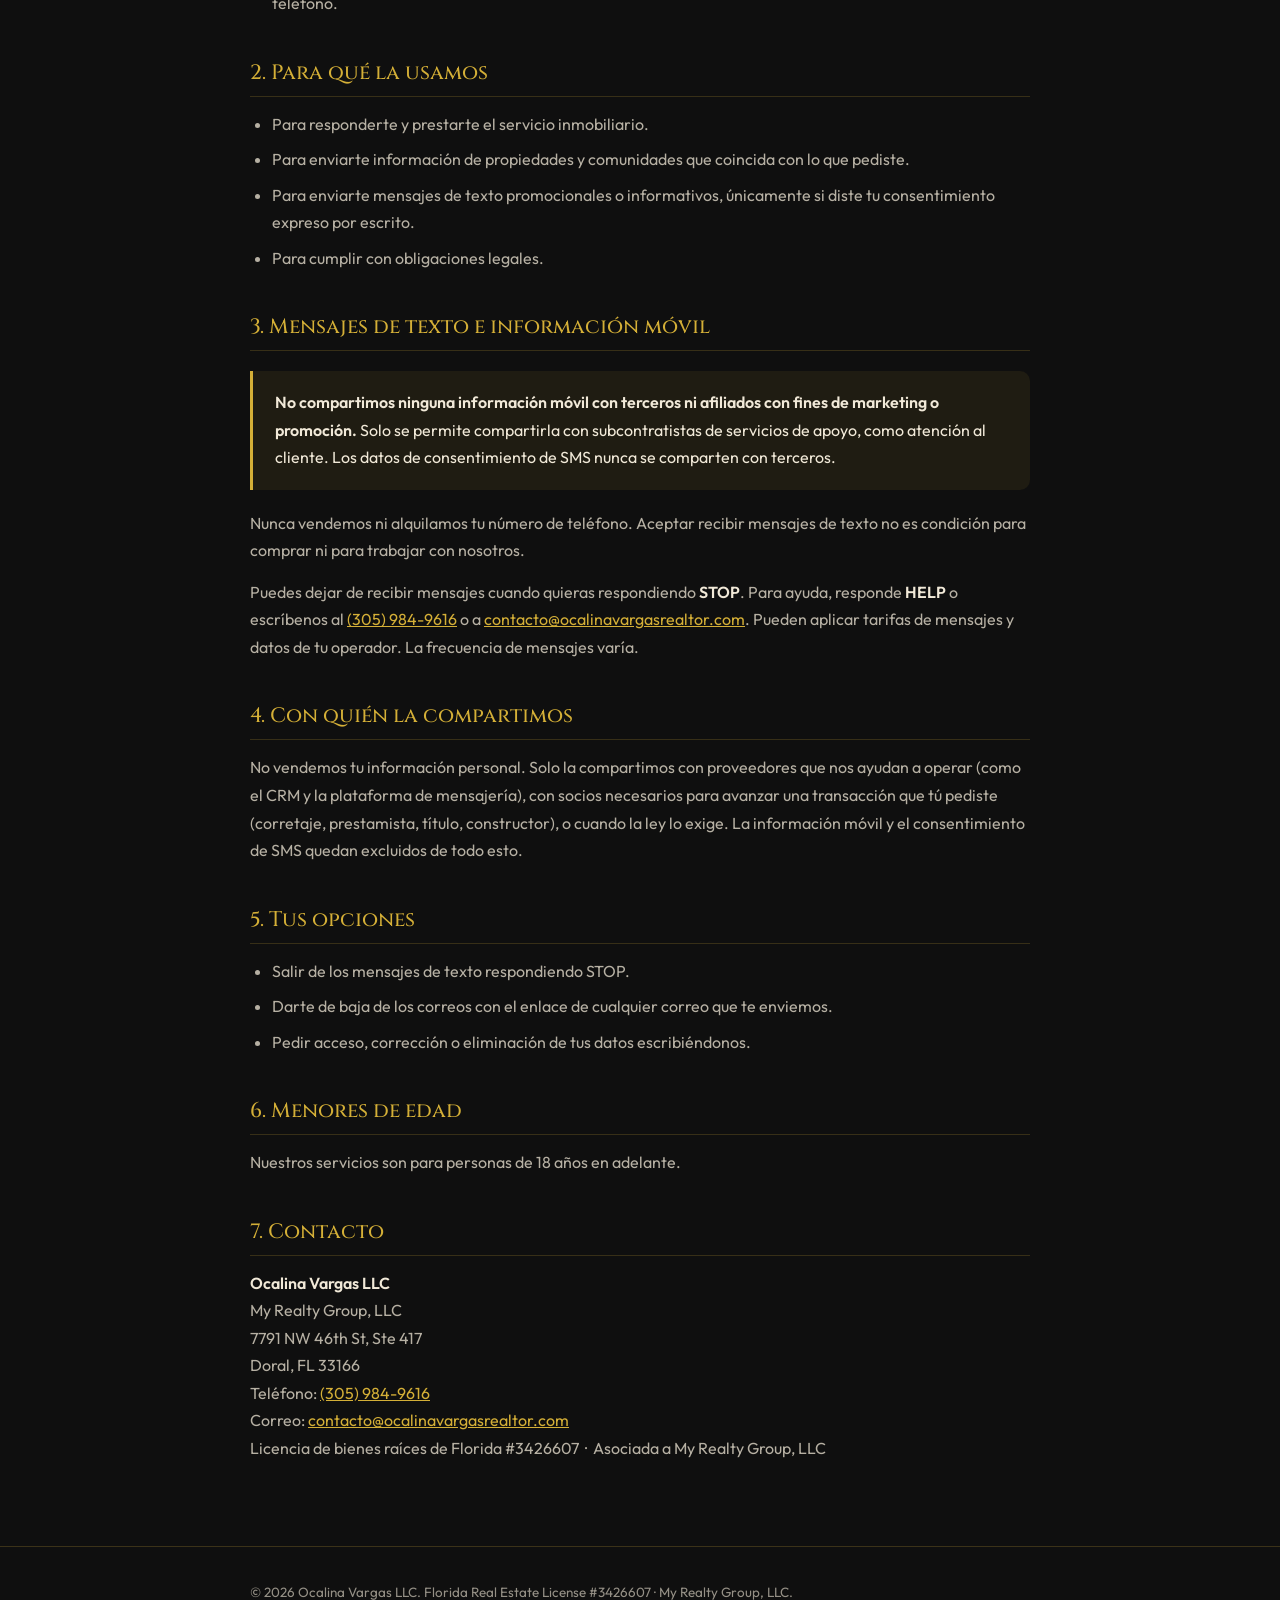
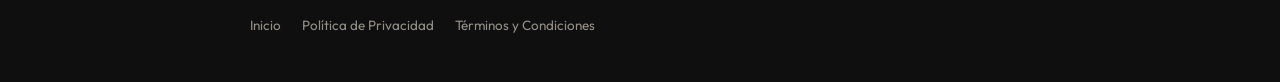
==== commit 80f0cdeb: "Usar la direccion de la oficina del brokerage My Realty Group, LLC - 7791 NW 46th St, Ste 417, Doral" ====
--- a/privacy.html
+++ b/privacy.html
@@ -133,7 +133,9 @@
     <h2>9. Contact Us</h2>
     <p>
       <strong>Ocalina Vargas LLC</strong><br>
-      Miami, FL 33126<br>
+      My Realty Group, LLC<br>
+      7791 NW 46th St, Ste 417<br>
+      Doral, FL 33166<br>
       Phone: <a href="tel:+13059849616">(305) 984-9616</a><br>
       Email: <a href="mailto:contacto@ocalinavargasrealtor.com">contacto@ocalinavargasrealtor.com</a><br>
       Florida Real Estate License #3426607 &nbsp;·&nbsp; Associated with My Realty Group, LLC
@@ -208,7 +210,9 @@
       <h2>7. Contacto</h2>
       <p>
         <strong>Ocalina Vargas LLC</strong><br>
-        Miami, FL 33126<br>
+        My Realty Group, LLC<br>
+      7791 NW 46th St, Ste 417<br>
+      Doral, FL 33166<br>
         Teléfono: <a href="tel:+13059849616">(305) 984-9616</a><br>
         Correo: <a href="mailto:contacto@ocalinavargasrealtor.com">contacto@ocalinavargasrealtor.com</a><br>
         Licencia de bienes raíces de Florida #3426607 &nbsp;·&nbsp; Asociada a My Realty Group, LLC
